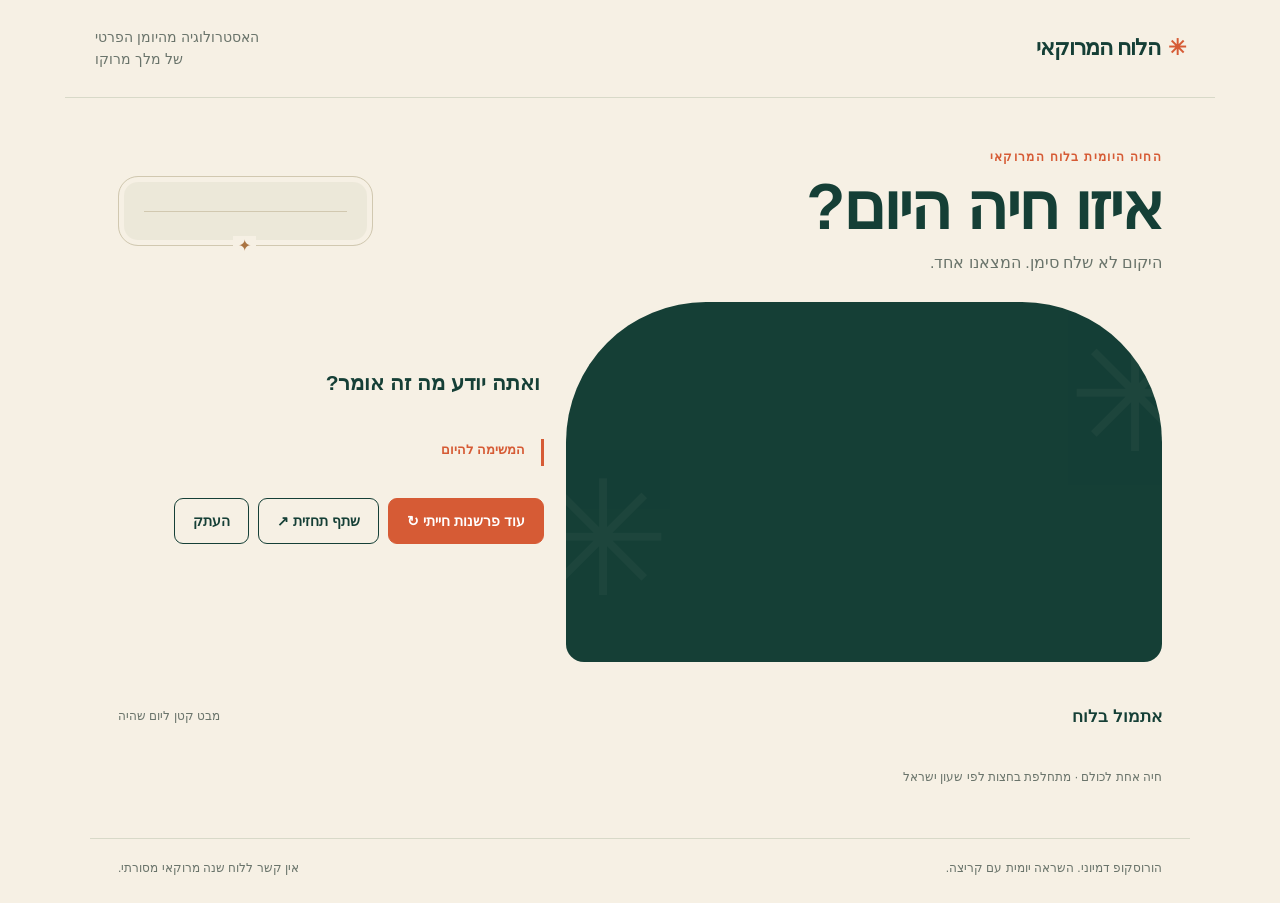
==== yomhaiati/index.html @ 2b573fa3 "Add daily Moroccan animal page under yomhaiati" ====
<!doctype html>
<html lang="he" dir="rtl">
<head>
<meta charset="utf-8"><meta name="viewport" content="width=device-width, initial-scale=1">
<meta name="theme-color" content="#153f36"><meta name="description" content="החיה היומית בלוח המרוקאי. חיה, משפט מחץ, פרשנות קצרה ומשימה להיום.">
<title>הלוח המרוקאי | החיה היומית</title>
<link rel="canonical" href="https://www.kreinin.co.il/yomhaiati/">
<meta property="og:title" content="איזו חיה היום? | הלוח המרוקאי"><meta property="og:description" content="היקום לא שלח סימן. המצאנו אחד. חיה יומית, קצת שטויות ומשימה שעושה חשק לזוז."><meta property="og:url" content="https://www.kreinin.co.il/yomhaiati/"><meta property="og:type" content="website">
<style>
:root{--green:#153f36;--cream:#f6f0e4;--orange:#d65b35;--muted:#6a746b;--line:#d8d9c8}*{box-sizing:border-box}body{margin:0;background:var(--cream);color:var(--green);font-family:Arial,sans-serif}button,input,select{font:inherit}button,a,input,select{ -webkit-tap-highlight-color:transparent}button{cursor:pointer}button:focus-visible,a:focus-visible,select:focus-visible,input:focus-visible{outline:3px solid var(--orange);outline-offset:4px}header{max-width:1150px;margin:auto;padding:26px 30px;display:flex;justify-content:space-between;align-items:center;border-bottom:1px solid var(--line)}.brand{font-size:22px;font-weight:900;letter-spacing:-1px}.star{color:var(--orange);margin-left:8px}.tag{font-size:12px;color:var(--muted)}main{max-width:1100px;padding:52px 28px 24px;margin:auto}.intro{display:flex;justify-content:space-between;align-items:end;gap:20px;margin-bottom:30px}.eyebrow{font-size:12px;letter-spacing:1.3px;font-weight:700;color:var(--orange)}h1{font-size:clamp(36px,6vw,64px);letter-spacing:-2px;margin:10px 0 12px;line-height:1.05}.intro p{margin:0;color:var(--muted);font-size:16px}.datebox{font-size:13px;text-align:left;white-space:nowrap}.datebox input{display:block;border:0;border-bottom:1px solid var(--line);background:transparent;color:var(--green);margin-top:8px;padding:8px 0;direction:ltr}.layout{display:grid;grid-template-columns:1.4fr 1fr;gap:22px}.hero{background:var(--green);color:var(--cream);border-radius:140px 140px 18px 18px;min-height:360px;display:flex;flex-direction:column;align-items:center;padding:28px 25px 22px;text-align:center;position:relative;overflow:hidden}.hero:before,.hero:after{content:'✳';position:absolute;font-size:160px;opacity:.035;top:40%;left:-30px}.hero:after{left:auto;right:-40px;top:0}.daymark{font-size:12px;letter-spacing:2px;color:#bfd1ac}.animal{font-size:82px;line-height:1.3;margin:12px 0;filter:drop-shadow(0 15px 18px #051c2355)}h2{font-size:38px;letter-spacing:-1px;margin:0 0 12px}.motto{font-size:21px;line-height:1.5;font-weight:700;max-width:340px}.seal{border-top:1px solid #517365;margin-top:auto;padding-top:22px;font-size:12px;width:100%;color:#b7c7ba}.side{display:flex;flex-direction:column;justify-content:center;gap:24px;padding:20px 0}.actions{margin-top:8px!important}.controls{background:#ebe8db;padding:20px;border-radius:16px}.label{font-size:12px;font-weight:bold;display:block;margin-bottom:10px}.pills{display:flex;gap:7px;flex-wrap:wrap}.pill{border:1px solid #bdc3b3;border-radius:30px;background:transparent;color:var(--green);padding:9px 14px;font-size:13px}.pill[aria-pressed=true]{background:var(--green);color:var(--cream);border-color:var(--green)}.story{padding:6px 4px}.story h3{font-size:21px;margin:0 0 14px}.story p{font-size:18px;line-height:1.8;margin:0}.mission{border-right:3px solid var(--orange);padding:3px 16px}.mission small{display:block;color:var(--orange);font-weight:700;margin-bottom:6px}.mission p{margin:0;font-size:15px;line-height:1.6}.actions{display:flex;gap:9px;flex-wrap:wrap;margin-top:auto}.primary,.secondary{border-radius:9px;padding:14px 18px;font-weight:700;text-decoration:none;font-size:14px;display:inline-flex;align-items:center;justify-content:center;border:1px solid var(--green)}.primary{background:var(--orange);border-color:var(--orange);color:white}.secondary{background:transparent;color:var(--green)}.week{margin-top:44px}.sectionhead{display:flex;align-items:center;justify-content:space-between;margin-bottom:15px}.sectionhead h3{margin:0;font-size:17px}.sectionhead span{font-size:12px;color:var(--muted)}.days{display:grid;grid-template-columns:repeat(7,1fr);gap:9px}.day{background:transparent;border:1px solid var(--line);border-radius:12px;color:var(--green);padding:13px 5px;display:flex;flex-direction:column;align-items:center;gap:8px;font-size:12px}.day.active{background:#e6e9d8;border-color:var(--green)}.day .emoji{font-size:27px}.day b{font-size:13px}.note{font-size:12px;color:var(--muted);line-height:1.7;margin-top:25px}footer{max-width:1100px;margin:15px auto 0;padding:22px 28px 28px;border-top:1px solid var(--line);font-size:12px;color:var(--muted);display:flex;justify-content:space-between;gap:20px}#status{min-height:22px;font-size:12px;color:var(--orange);margin-top:8px} @media(max-width:720px){header{padding:20px}.tag{max-width:110px;line-height:1.5;text-align:left}main{padding:30px 20px 15px}.intro{align-items:start}.intro p{font-size:14px;line-height:1.6;max-width:210px}.datebox{font-size:11px;margin-top:8px}.datebox input{max-width:125px}.layout{grid-template-columns:1fr}.hero{min-height:300px;padding:26px 25px 22px;border-radius:110px 110px 16px 16px}.animal{font-size:70px;margin:6px 0}h2{font-size:32px}.motto{font-size:19px;margin-bottom:20px}.seal{padding-top:14px}.days{gap:5px}.day{font-size:10px;padding:10px 2px}.day b{font-size:10px}.day .emoji{font-size:22px}.sectionhead span{font-size:10px}.story p{font-size:17px}footer{padding:20px;flex-direction:column;gap:8px}h1{font-size:40px}}
.day b{line-height:1.5;overflow-wrap:anywhere}.day:disabled{opacity:.4;cursor:default}.motto{margin-bottom:22px}.story p{line-height:1.7}.seal{padding-top:14px}.days{overflow-x:auto}@media(max-width:720px){.intro{flex-wrap:wrap}.datebox{text-align:right}.days{grid-template-columns:repeat(7,minmax(90px,1fr));padding-bottom:8px}.day b{font-size:12px}.day{font-size:12px}.side{padding-top:4px;gap:22px}h1{font-size:38px}.hero{border-radius:100px 100px 16px 16px}.week{margin-top:26px}}
.days{grid-template-columns:minmax(180px,260px);overflow:visible}.day{display:grid;grid-template-columns:auto 1fr;column-gap:15px;text-align:right;padding:15px 20px}.day .emoji{grid-row:1 / 3;grid-column:1;font-size:36px}.day>span:first-child,.day b{grid-column:2}.day>span:first-child{grid-row:1}.day b{grid-row:2;font-size:15px}.hero{justify-content:center}.hero .motto{margin-bottom:0}

.tag{font-size:14px;line-height:1.6;text-align:left;max-width:230px}.intro{align-items:center}.date-card{min-width:255px;position:relative;text-align:center;padding:19px 25px 22px;background:#ece8d9;border:1px solid #d1c8b0;border-radius:20px;box-shadow:inset 0 0 0 5px var(--cream)}.date-kicker{font-size:14px;font-weight:700;color:var(--muted)}#date-gregorian{display:flex;align-items:center;justify-content:center;gap:14px;margin:4px 0 11px}#date-number{font-size:62px;line-height:1.05;letter-spacing:-3px;font-weight:900}#date-month{font-size:21px;line-height:1.5;max-width:105px}.hebrew-date{font-size:24px;font-weight:700;padding-top:11px;border-top:1px solid #d1c8b0;color:#9c572d}.date-flourish{position:absolute;bottom:-10px;right:calc(50% - 10px);background:var(--cream);padding:0 5px;color:#aa7441}.variant-meaning{margin-top:17px;padding-top:14px;border-top:1px solid var(--line)}.variant-meaning>span{display:block;font-size:12px;font-weight:700;color:var(--orange);margin-bottom:5px}.variant-meaning p{font-size:15px;line-height:1.6}dialog{width:min(560px,calc(100% - 32px));padding:28px;border:1px solid var(--line);border-radius:20px;color:var(--green);background:var(--cream);text-align:center;box-shadow:0 20px 80px #0004}dialog::backdrop{background:#153f3699}dialog h3{margin-top:12px}dialog textarea{width:100%;height:260px;resize:vertical;background:#fff9;border:1px solid var(--line);border-radius:10px;padding:14px;line-height:1.7;color:var(--green);font:inherit;line-height:1.7;direction:rtl}dialog .actions{justify-content:center}.dialog-close{position:absolute;top:9px;left:12px;background:none;border:0;color:var(--green);font-size:28px}#share-status{font-size:13px;min-height:18px}.day{cursor:default}
@media(max-width:720px){body{text-align:center}header{gap:18px;padding:19px 18px}.brand{font-size:20px;text-align:center;white-space:nowrap}.tag{font-size:11px;max-width:155px;text-align:center}.intro{flex-direction:column;align-items:center;gap:23px}.intro>div:first-child{width:100%}.intro p{max-width:none;text-align:center}.date-card{width:100%;max-width:390px;padding:18px 20px 21px}#date-number{font-size:68px}#date-month{font-size:23px}.hebrew-date{font-size:25px}.side,.story,.mission{text-align:center}.mission{border-right:0;border-top:2px solid var(--orange);padding:16px 10px 0;max-width:440px;align-self:center}.actions{justify-content:center}.primary,.secondary{min-height:46px}.sectionhead{justify-content:center;flex-direction:column;gap:7px}.days{justify-content:center;grid-template-columns:minmax(180px,300px)}.day{display:flex;flex-direction:column;text-align:center;gap:8px}.day .emoji{font-size:36px}.day b{font-size:16px}.note{text-align:center}footer{align-items:center;text-align:center}.variant-meaning{max-width:440px;margin:17px auto 0}dialog textarea{text-align:center}#status:empty{display:none}}
</style></head>
<body>
<header><div class="brand"><span class="star">✳</span>הלוח המרוקאי</div><span class="tag">האסטרולוגיה מהיומן הפרטי<br>של מלך מרוקו</span></header>
<main><section class="intro"><div><div class="eyebrow">החיה היומית בלוח המרוקאי</div><h1>איזו חיה היום?</h1><p>היקום לא שלח סימן. המצאנו אחד.</p></div><div class="date-card" aria-label="התאריך של היום"><span class="date-kicker" id="date-weekday"></span><time id="date-gregorian"><strong id="date-number"></strong><span id="date-month"></span></time><div class="hebrew-date" id="date-hebrew"></div><span class="date-flourish" aria-hidden="true">✦</span></div></section>
<section class="layout"><div class="hero"><div class="daymark" id="daymark"></div><div class="animal" id="animal" aria-hidden="true"></div><h2 id="animal-title"></h2><div class="motto" id="motto"></div></div><div class="side"><div class="story" aria-live="polite"><h3>ואתה יודע מה זה אומר?</h3><p id="story"></p></div><div class="mission"><small>המשימה להיום</small><p id="mission"></p></div><div class="actions"><button class="primary" id="reroll">עוד פרשנות חייתי ↻</button><button class="secondary" id="share">שתף תחזית ↗</button><button class="secondary" id="copy">העתק</button></div><div id="status" role="status"></div></div></section>
<section class="week"><div class="sectionhead"><h3>אתמול בלוח</h3><span>מבט קטן ליום שהיה</span></div><div class="days" id="days"></div></section>
<p class="note">חיה אחת לכולם · מתחלפת בחצות לפי שעון ישראל</p>
</main><footer><span>הורוסקופ דמיוני. השראה יומית עם קריצה.</span><span>אין קשר ללוח שנה מרוקאי מסורתי.</span></footer>
<dialog id="share-dialog" aria-labelledby="share-title"><button class="dialog-close" id="share-close" aria-label="סגירה">×</button><h3 id="share-title">התחזית מוכנה לשיתוף</h3><textarea id="share-text" readonly aria-label="הודעה מוכנה לשיתוף"></textarea><div class="actions"><button class="primary" id="share-copy">העתק הודעה</button><a class="secondary" id="share-whatsapp" target="_blank" rel="noopener noreferrer">פתח בוואטסאפ</a></div><p id="share-status" role="status"></p></dialog><script src="readings.js?v=20261020"></script><script src="app.js?v=20261020"></script></body></html>
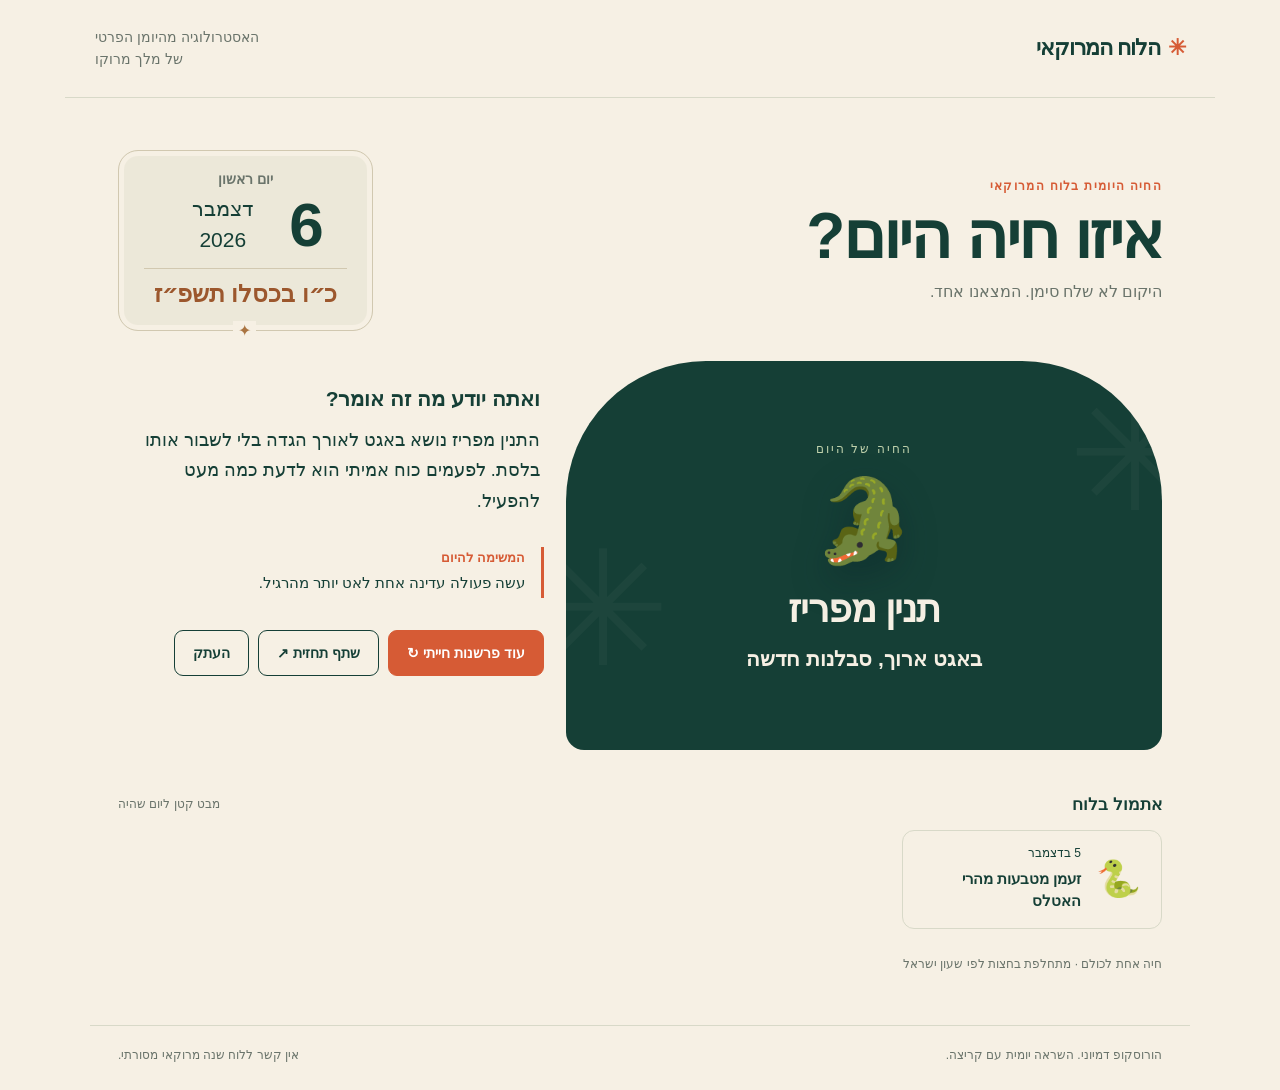
==== commit acf52c79: "Refresh cached readings after publishing complete interpretations" ====
--- a/yomhaiati/index.html
+++ b/yomhaiati/index.html
@@ -21,4 +21,5 @@
 <section class="week"><div class="sectionhead"><h3>אתמול בלוח</h3><span>מבט קטן ליום שהיה</span></div><div class="days" id="days"></div></section>
 <p class="note">חיה אחת לכולם · מתחלפת בחצות לפי שעון ישראל</p>
 </main><footer><span>הורוסקופ דמיוני. השראה יומית עם קריצה.</span><span>אין קשר ללוח שנה מרוקאי מסורתי.</span></footer>
-<dialog id="share-dialog" aria-labelledby="share-title"><button class="dialog-close" id="share-close" aria-label="סגירה">×</button><h3 id="share-title">התחזית מוכנה לשיתוף</h3><textarea id="share-text" readonly aria-label="הודעה מוכנה לשיתוף"></textarea><div class="actions"><button class="primary" id="share-copy">העתק הודעה</button><a class="secondary" id="share-whatsapp" target="_blank" rel="noopener noreferrer">פתח בוואטסאפ</a></div><p id="share-status" role="status"></p></dialog><script src="readings.js?v=20261020"></script><script src="app.js?v=20261020"></script></body></html>
+<dialog id="share-dialog" aria-labelledby="share-title"><button class="dialog-close" id="share-close" aria-label="סגירה">×</button><h3 id="share-title">התחזית מוכנה לשיתוף</h3><textarea id="share-text" readonly aria-label="הודעה מוכנה לשיתוף"></textarea><div class="actions"><button class="primary" id="share-copy">העתק הודעה</button><a class="secondary" id="share-whatsapp" target="_blank" rel="noopener noreferrer">פתח בוואטסאפ</a></div><p id="share-status" role="status"></p></dialog><script src="readings.js?v=20261020-2400"></script><script src="app.js?v=20261020"></script></body></html>
+
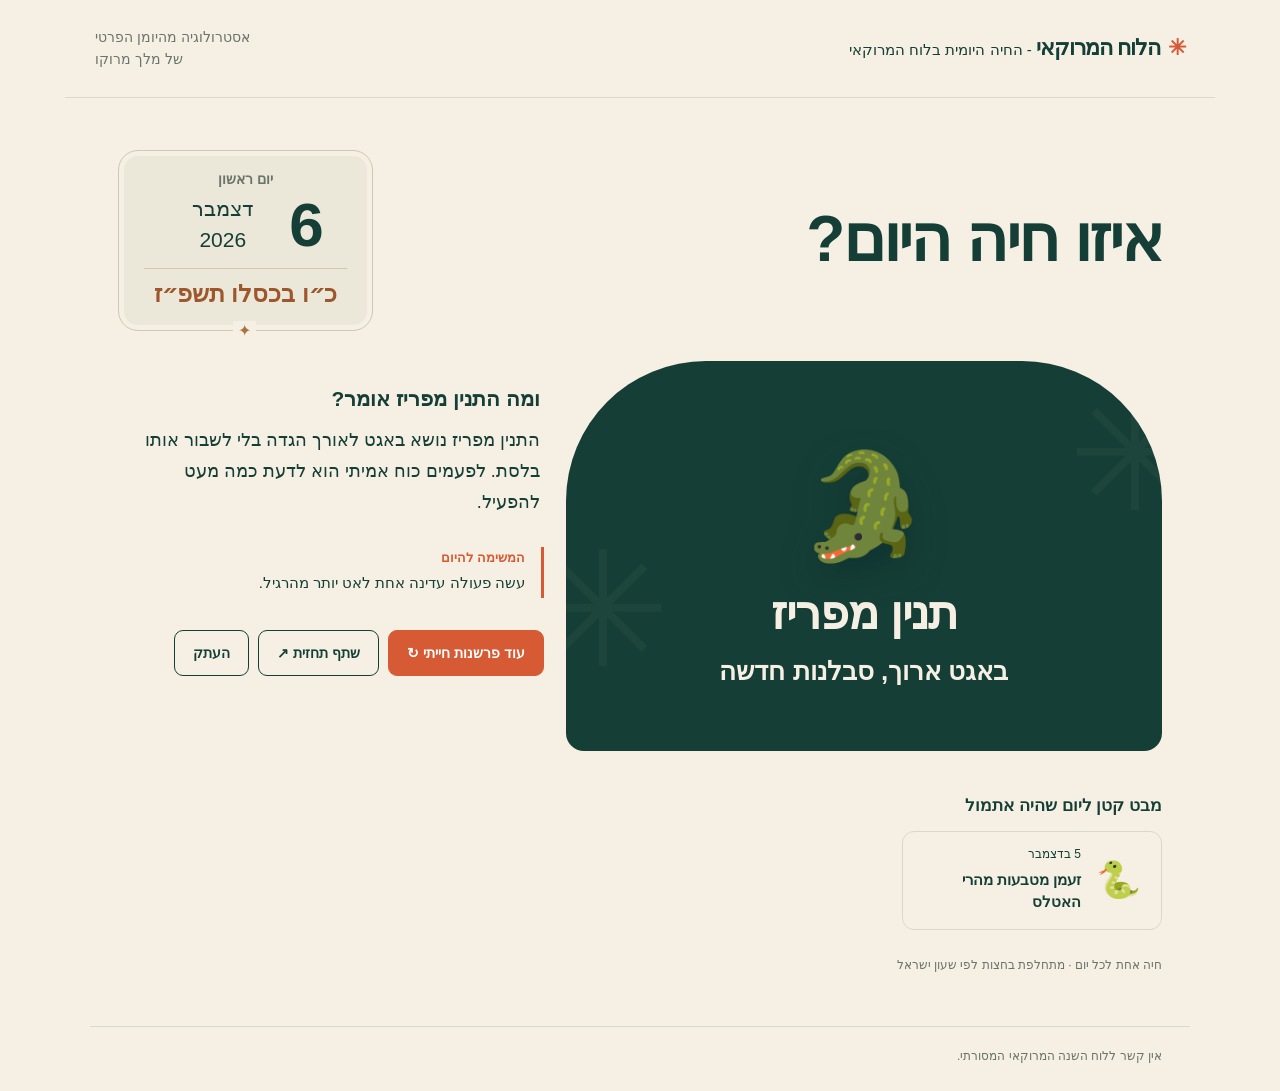
==== commit 80ff6c36: "Refine Moroccan calendar headings, hero typography and yesterday section" ====
--- a/yomhaiati/index.html
+++ b/yomhaiati/index.html
@@ -5,7 +5,7 @@
 <meta name="theme-color" content="#153f36"><meta name="description" content="החיה היומית בלוח המרוקאי. חיה, משפט מחץ, פרשנות קצרה ומשימה להיום.">
 <title>הלוח המרוקאי | החיה היומית</title>
 <link rel="canonical" href="https://www.kreinin.co.il/yomhaiati/">
-<meta property="og:title" content="איזו חיה היום? | הלוח המרוקאי"><meta property="og:description" content="היקום לא שלח סימן. המצאנו אחד. חיה יומית, קצת שטויות ומשימה שעושה חשק לזוז."><meta property="og:url" content="https://www.kreinin.co.il/yomhaiati/"><meta property="og:type" content="website">
+<meta property="og:title" content="איזו חיה היום? | הלוח המרוקאי"><meta property="og:description" content="החיה היומית בלוח המרוקאי. פרשנות יומית ומשימה עם קריצה."><meta property="og:url" content="https://www.kreinin.co.il/yomhaiati/"><meta property="og:type" content="website">
 <style>
 :root{--green:#153f36;--cream:#f6f0e4;--orange:#d65b35;--muted:#6a746b;--line:#d8d9c8}*{box-sizing:border-box}body{margin:0;background:var(--cream);color:var(--green);font-family:Arial,sans-serif}button,input,select{font:inherit}button,a,input,select{ -webkit-tap-highlight-color:transparent}button{cursor:pointer}button:focus-visible,a:focus-visible,select:focus-visible,input:focus-visible{outline:3px solid var(--orange);outline-offset:4px}header{max-width:1150px;margin:auto;padding:26px 30px;display:flex;justify-content:space-between;align-items:center;border-bottom:1px solid var(--line)}.brand{font-size:22px;font-weight:900;letter-spacing:-1px}.star{color:var(--orange);margin-left:8px}.tag{font-size:12px;color:var(--muted)}main{max-width:1100px;padding:52px 28px 24px;margin:auto}.intro{display:flex;justify-content:space-between;align-items:end;gap:20px;margin-bottom:30px}.eyebrow{font-size:12px;letter-spacing:1.3px;font-weight:700;color:var(--orange)}h1{font-size:clamp(36px,6vw,64px);letter-spacing:-2px;margin:10px 0 12px;line-height:1.05}.intro p{margin:0;color:var(--muted);font-size:16px}.datebox{font-size:13px;text-align:left;white-space:nowrap}.datebox input{display:block;border:0;border-bottom:1px solid var(--line);background:transparent;color:var(--green);margin-top:8px;padding:8px 0;direction:ltr}.layout{display:grid;grid-template-columns:1.4fr 1fr;gap:22px}.hero{background:var(--green);color:var(--cream);border-radius:140px 140px 18px 18px;min-height:360px;display:flex;flex-direction:column;align-items:center;padding:28px 25px 22px;text-align:center;position:relative;overflow:hidden}.hero:before,.hero:after{content:'✳';position:absolute;font-size:160px;opacity:.035;top:40%;left:-30px}.hero:after{left:auto;right:-40px;top:0}.daymark{font-size:12px;letter-spacing:2px;color:#bfd1ac}.animal{font-size:82px;line-height:1.3;margin:12px 0;filter:drop-shadow(0 15px 18px #051c2355)}h2{font-size:38px;letter-spacing:-1px;margin:0 0 12px}.motto{font-size:21px;line-height:1.5;font-weight:700;max-width:340px}.seal{border-top:1px solid #517365;margin-top:auto;padding-top:22px;font-size:12px;width:100%;color:#b7c7ba}.side{display:flex;flex-direction:column;justify-content:center;gap:24px;padding:20px 0}.actions{margin-top:8px!important}.controls{background:#ebe8db;padding:20px;border-radius:16px}.label{font-size:12px;font-weight:bold;display:block;margin-bottom:10px}.pills{display:flex;gap:7px;flex-wrap:wrap}.pill{border:1px solid #bdc3b3;border-radius:30px;background:transparent;color:var(--green);padding:9px 14px;font-size:13px}.pill[aria-pressed=true]{background:var(--green);color:var(--cream);border-color:var(--green)}.story{padding:6px 4px}.story h3{font-size:21px;margin:0 0 14px}.story p{font-size:18px;line-height:1.8;margin:0}.mission{border-right:3px solid var(--orange);padding:3px 16px}.mission small{display:block;color:var(--orange);font-weight:700;margin-bottom:6px}.mission p{margin:0;font-size:15px;line-height:1.6}.actions{display:flex;gap:9px;flex-wrap:wrap;margin-top:auto}.primary,.secondary{border-radius:9px;padding:14px 18px;font-weight:700;text-decoration:none;font-size:14px;display:inline-flex;align-items:center;justify-content:center;border:1px solid var(--green)}.primary{background:var(--orange);border-color:var(--orange);color:white}.secondary{background:transparent;color:var(--green)}.week{margin-top:44px}.sectionhead{display:flex;align-items:center;justify-content:space-between;margin-bottom:15px}.sectionhead h3{margin:0;font-size:17px}.sectionhead span{font-size:12px;color:var(--muted)}.days{display:grid;grid-template-columns:repeat(7,1fr);gap:9px}.day{background:transparent;border:1px solid var(--line);border-radius:12px;color:var(--green);padding:13px 5px;display:flex;flex-direction:column;align-items:center;gap:8px;font-size:12px}.day.active{background:#e6e9d8;border-color:var(--green)}.day .emoji{font-size:27px}.day b{font-size:13px}.note{font-size:12px;color:var(--muted);line-height:1.7;margin-top:25px}footer{max-width:1100px;margin:15px auto 0;padding:22px 28px 28px;border-top:1px solid var(--line);font-size:12px;color:var(--muted);display:flex;justify-content:space-between;gap:20px}#status{min-height:22px;font-size:12px;color:var(--orange);margin-top:8px} @media(max-width:720px){header{padding:20px}.tag{max-width:110px;line-height:1.5;text-align:left}main{padding:30px 20px 15px}.intro{align-items:start}.intro p{font-size:14px;line-height:1.6;max-width:210px}.datebox{font-size:11px;margin-top:8px}.datebox input{max-width:125px}.layout{grid-template-columns:1fr}.hero{min-height:300px;padding:26px 25px 22px;border-radius:110px 110px 16px 16px}.animal{font-size:70px;margin:6px 0}h2{font-size:32px}.motto{font-size:19px;margin-bottom:20px}.seal{padding-top:14px}.days{gap:5px}.day{font-size:10px;padding:10px 2px}.day b{font-size:10px}.day .emoji{font-size:22px}.sectionhead span{font-size:10px}.story p{font-size:17px}footer{padding:20px;flex-direction:column;gap:8px}h1{font-size:40px}}
 .day b{line-height:1.5;overflow-wrap:anywhere}.day:disabled{opacity:.4;cursor:default}.motto{margin-bottom:22px}.story p{line-height:1.7}.seal{padding-top:14px}.days{overflow-x:auto}@media(max-width:720px){.intro{flex-wrap:wrap}.datebox{text-align:right}.days{grid-template-columns:repeat(7,minmax(90px,1fr));padding-bottom:8px}.day b{font-size:12px}.day{font-size:12px}.side{padding-top:4px;gap:22px}h1{font-size:38px}.hero{border-radius:100px 100px 16px 16px}.week{margin-top:26px}}
@@ -13,13 +13,17 @@
 
 .tag{font-size:14px;line-height:1.6;text-align:left;max-width:230px}.intro{align-items:center}.date-card{min-width:255px;position:relative;text-align:center;padding:19px 25px 22px;background:#ece8d9;border:1px solid #d1c8b0;border-radius:20px;box-shadow:inset 0 0 0 5px var(--cream)}.date-kicker{font-size:14px;font-weight:700;color:var(--muted)}#date-gregorian{display:flex;align-items:center;justify-content:center;gap:14px;margin:4px 0 11px}#date-number{font-size:62px;line-height:1.05;letter-spacing:-3px;font-weight:900}#date-month{font-size:21px;line-height:1.5;max-width:105px}.hebrew-date{font-size:24px;font-weight:700;padding-top:11px;border-top:1px solid #d1c8b0;color:#9c572d}.date-flourish{position:absolute;bottom:-10px;right:calc(50% - 10px);background:var(--cream);padding:0 5px;color:#aa7441}.variant-meaning{margin-top:17px;padding-top:14px;border-top:1px solid var(--line)}.variant-meaning>span{display:block;font-size:12px;font-weight:700;color:var(--orange);margin-bottom:5px}.variant-meaning p{font-size:15px;line-height:1.6}dialog{width:min(560px,calc(100% - 32px));padding:28px;border:1px solid var(--line);border-radius:20px;color:var(--green);background:var(--cream);text-align:center;box-shadow:0 20px 80px #0004}dialog::backdrop{background:#153f3699}dialog h3{margin-top:12px}dialog textarea{width:100%;height:260px;resize:vertical;background:#fff9;border:1px solid var(--line);border-radius:10px;padding:14px;line-height:1.7;color:var(--green);font:inherit;line-height:1.7;direction:rtl}dialog .actions{justify-content:center}.dialog-close{position:absolute;top:9px;left:12px;background:none;border:0;color:var(--green);font-size:28px}#share-status{font-size:13px;min-height:18px}.day{cursor:default}
 @media(max-width:720px){body{text-align:center}header{gap:18px;padding:19px 18px}.brand{font-size:20px;text-align:center;white-space:nowrap}.tag{font-size:11px;max-width:155px;text-align:center}.intro{flex-direction:column;align-items:center;gap:23px}.intro>div:first-child{width:100%}.intro p{max-width:none;text-align:center}.date-card{width:100%;max-width:390px;padding:18px 20px 21px}#date-number{font-size:68px}#date-month{font-size:23px}.hebrew-date{font-size:25px}.side,.story,.mission{text-align:center}.mission{border-right:0;border-top:2px solid var(--orange);padding:16px 10px 0;max-width:440px;align-self:center}.actions{justify-content:center}.primary,.secondary{min-height:46px}.sectionhead{justify-content:center;flex-direction:column;gap:7px}.days{justify-content:center;grid-template-columns:minmax(180px,300px)}.day{display:flex;flex-direction:column;text-align:center;gap:8px}.day .emoji{font-size:36px}.day b{font-size:16px}.note{text-align:center}footer{align-items:center;text-align:center}.variant-meaning{max-width:440px;margin:17px auto 0}dialog textarea{text-align:center}#status:empty{display:none}}
+
+.brand-subtitle{font-size:15px;font-weight:500;letter-spacing:0}.hero{min-height:390px}.hero .animal{font-size:104px}.hero h2{font-size:46px}.hero .motto{font-size:26px;max-width:430px}.sectionhead{justify-content:flex-start}footer{justify-content:flex-start;text-align:right}
+@media(max-width:720px){header{align-items:center}.brand{white-space:normal;line-height:1.5;flex:1}.brand-subtitle{display:block;font-size:12px}.tag{flex:0 0 125px}.hero{min-height:340px}.hero .animal{font-size:90px}.hero h2{font-size:39px}.hero .motto{font-size:23px}.sectionhead{align-items:center}footer{align-items:flex-start;text-align:right}}
 </style></head>
 <body>
-<header><div class="brand"><span class="star">✳</span>הלוח המרוקאי</div><span class="tag">האסטרולוגיה מהיומן הפרטי<br>של מלך מרוקו</span></header>
-<main><section class="intro"><div><div class="eyebrow">החיה היומית בלוח המרוקאי</div><h1>איזו חיה היום?</h1><p>היקום לא שלח סימן. המצאנו אחד.</p></div><div class="date-card" aria-label="התאריך של היום"><span class="date-kicker" id="date-weekday"></span><time id="date-gregorian"><strong id="date-number"></strong><span id="date-month"></span></time><div class="hebrew-date" id="date-hebrew"></div><span class="date-flourish" aria-hidden="true">✦</span></div></section>
-<section class="layout"><div class="hero"><div class="daymark" id="daymark"></div><div class="animal" id="animal" aria-hidden="true"></div><h2 id="animal-title"></h2><div class="motto" id="motto"></div></div><div class="side"><div class="story" aria-live="polite"><h3>ואתה יודע מה זה אומר?</h3><p id="story"></p></div><div class="mission"><small>המשימה להיום</small><p id="mission"></p></div><div class="actions"><button class="primary" id="reroll">עוד פרשנות חייתי ↻</button><button class="secondary" id="share">שתף תחזית ↗</button><button class="secondary" id="copy">העתק</button></div><div id="status" role="status"></div></div></section>
-<section class="week"><div class="sectionhead"><h3>אתמול בלוח</h3><span>מבט קטן ליום שהיה</span></div><div class="days" id="days"></div></section>
-<p class="note">חיה אחת לכולם · מתחלפת בחצות לפי שעון ישראל</p>
-</main><footer><span>הורוסקופ דמיוני. השראה יומית עם קריצה.</span><span>אין קשר ללוח שנה מרוקאי מסורתי.</span></footer>
-<dialog id="share-dialog" aria-labelledby="share-title"><button class="dialog-close" id="share-close" aria-label="סגירה">×</button><h3 id="share-title">התחזית מוכנה לשיתוף</h3><textarea id="share-text" readonly aria-label="הודעה מוכנה לשיתוף"></textarea><div class="actions"><button class="primary" id="share-copy">העתק הודעה</button><a class="secondary" id="share-whatsapp" target="_blank" rel="noopener noreferrer">פתח בוואטסאפ</a></div><p id="share-status" role="status"></p></dialog><script src="readings.js?v=20261020-2400"></script><script src="app.js?v=20261020"></script></body></html>
+<header><div class="brand"><span class="star">✳</span>הלוח המרוקאי<span class="brand-subtitle"> - החיה היומית בלוח המרוקאי</span></div><span class="tag">אסטרולוגיה מהיומן הפרטי<br>של מלך מרוקו</span></header>
+<main><section class="intro"><div><h1>איזו חיה היום?</h1></div><div class="date-card" aria-label="התאריך של היום"><span class="date-kicker" id="date-weekday"></span><time id="date-gregorian"><strong id="date-number"></strong><span id="date-month"></span></time><div class="hebrew-date" id="date-hebrew"></div><span class="date-flourish" aria-hidden="true">✦</span></div></section>
+<section class="layout"><div class="hero"><div class="animal" id="animal" aria-hidden="true"></div><h2 id="animal-title"></h2><div class="motto" id="motto"></div></div><div class="side"><div class="story" aria-live="polite"><h3 id="reading-title"></h3><p id="story"></p></div><div class="mission"><small>המשימה להיום</small><p id="mission"></p></div><div class="actions"><button class="primary" id="reroll">עוד פרשנות חייתי ↻</button><button class="secondary" id="share">שתף תחזית ↗</button><button class="secondary" id="copy">העתק</button></div><div id="status" role="status"></div></div></section>
+<section class="week"><div class="sectionhead"><h3>מבט קטן ליום שהיה אתמול</h3></div><div class="days" id="days"></div></section>
+<p class="note">חיה אחת לכל יום · מתחלפת בחצות לפי שעון ישראל</p>
+</main><footer><span>אין קשר ללוח השנה המרוקאי המסורתי.</span></footer>
+<dialog id="share-dialog" aria-labelledby="share-title"><button class="dialog-close" id="share-close" aria-label="סגירה">×</button><h3 id="share-title">התחזית מוכנה לשיתוף</h3><textarea id="share-text" readonly aria-label="הודעה מוכנה לשיתוף"></textarea><div class="actions"><button class="primary" id="share-copy">העתק הודעה</button><a class="secondary" id="share-whatsapp" target="_blank" rel="noopener noreferrer">פתח בוואטסאפ</a></div><p id="share-status" role="status"></p></dialog><script src="readings.js?v=20261020-2400"></script><script src="app.js?v=20261020-layout2"></script></body></html>
 
+
